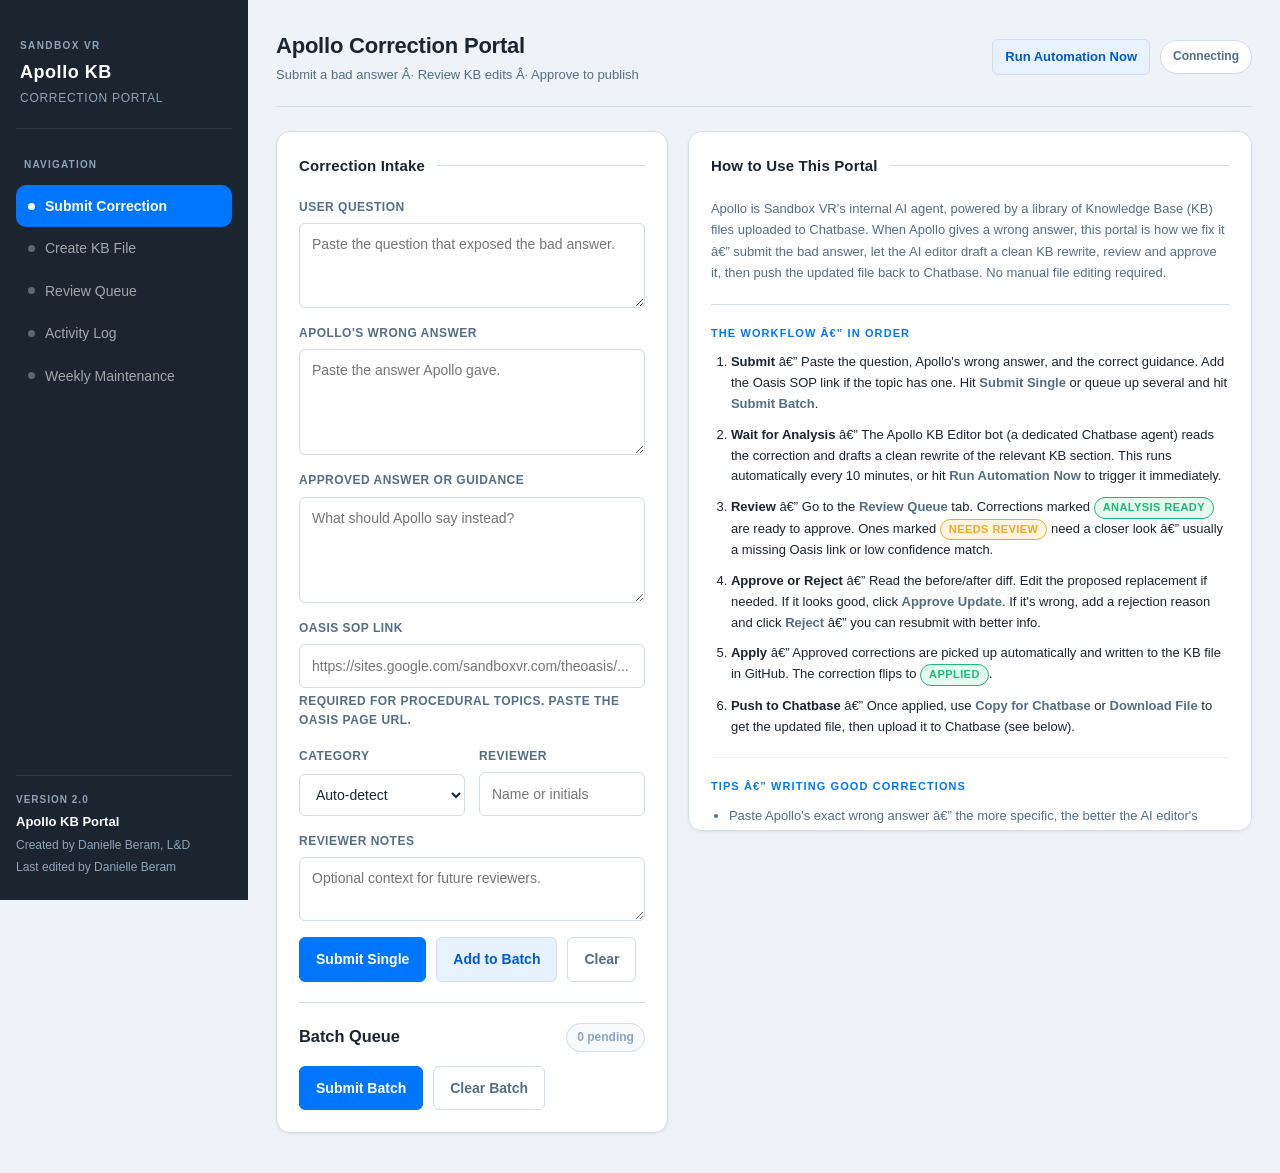
==== portal/index.html @ 02c8d708 "Add weekly maintenance tab" ====
<!doctype html>
<html lang="en">
  <head>
    <meta charset="utf-8" />
    <meta name="viewport" content="width=device-width, initial-scale=1" />
    <title>Apollo KB Portal â€” Sandbox VR</title>
    <link rel="preconnect" href="https://fonts.googleapis.com" />
    <link href="https://fonts.googleapis.com/css2?family=Gordita:wght@400;500;700;800&display=swap" rel="stylesheet" />
    <link rel="stylesheet" href="./styles.css" />
  </head>
  <body>
    <div class="app-shell">

      <!-- â”€â”€ SIDEBAR â”€â”€ -->
      <aside class="rail">
        <div class="brand">
          <img src="./logo.png" alt="Sandbox VR" class="sidebar-logo" onerror="this.style.display='none'" />
          <div class="brand-eyebrow" style="margin-top:10px">Sandbox VR</div>
          <div class="wordmark">Apollo KB</div>
          <div class="product-name">Correction Portal</div>
        </div>

        <div class="nav-label">Navigation</div>
        <nav aria-label="Main">
          <button class="nav-item active" type="button" data-view="submit">
            <span class="nav-dot"></span>Submit Correction
          </button>
          <button class="nav-item" type="button" data-view="createFile">
            <span class="nav-dot"></span>Create KB File
          </button>
          <button class="nav-item" type="button" data-view="review">
            <span class="nav-dot"></span>Review Queue
          </button>
          <button class="nav-item" type="button" data-view="activity">
            <span class="nav-dot"></span>Activity Log
          </button>
          <button class="nav-item" type="button" data-view="maintenance">
            <span class="nav-dot"></span>Weekly Maintenance
          </button>
        </nav>

        <div class="status-block">
          <span class="label">Version 2.0</span>
          <strong>Apollo KB Portal</strong>
          <span class="muted">Created by Danielle Beram, L&amp;D</span>
          <span class="muted" id="lastEditedLabel">Last edited by Danielle Beram</span>
        </div>
      </aside>

      <!-- â”€â”€ MAIN WORKSPACE â”€â”€ -->
      <main class="workspace">

        <header class="topbar">
          <div>
            <h1>Apollo Correction Portal</h1>
            <div class="topbar-sub">Submit a bad answer Â· Review KB edits Â· Approve to publish</div>
          </div>
          <div class="top-actions">
            <button class="button secondary compact" id="runAutomation" type="button">Run Automation Now</button>
            <span class="sync-pill" id="syncState">Connecting</span>
          </div>
        </header>

        <!-- â”€â”€ SUBMIT VIEW â”€â”€ -->
        <section class="view active" id="submitView">
          <div class="layout-grid">

            <form class="panel correction-panel" id="correctionForm">
              <div class="section-title">
                <h2>Correction Intake</h2>
                <span class="rule"></span>
              </div>

              <label class="field">
                <span>User question</span>
                <textarea id="question" rows="3" placeholder="Paste the question that exposed the bad answer."></textarea>
              </label>

              <label class="field">
                <span>Apollo's wrong answer</span>
                <textarea id="wrongAnswer" rows="4" placeholder="Paste the answer Apollo gave."></textarea>
              </label>

              <label class="field">
                <span>Approved answer or guidance</span>
                <textarea id="approvedAnswer" rows="4" placeholder="What should Apollo say instead?"></textarea>
              </label>

              <label class="field">
                <span>Oasis SOP link</span>
                <input id="oasisLink" type="url" placeholder="https://sites.google.com/sandboxvr.com/theoasis/..." />
                <span class="field-hint">Required for procedural topics. Paste the Oasis page URL.</span>
              </label>

              <div class="field-row">
                <label class="field">
                  <span>Category</span>
                  <select id="category">
                    <option value="">Auto-detect</option>
                    <option>TECH</option>
                    <option>OPERATIONS</option>
                    <option>POLICY</option>
                    <option>EXPERIENCES</option>
                    <option>SYSTEMS</option>
                    <option>ADMIN</option>
                    <option>STAFF</option>
                    <option>GUEST</option>
                    <option>VISUAL</option>
                    <option>OPS_FLOW</option>
                    <option>CORRECTION</option>
                  </select>
                </label>

                <label class="field">
                  <span>Reviewer</span>
                  <input id="reviewerLabel" type="text" placeholder="Name or initials" />
                </label>
              </div>

              <label class="field">
                <span>Reviewer notes</span>
                <textarea id="reviewerNotes" rows="2" placeholder="Optional context for future reviewers."></textarea>
              </label>

              <div class="button-row">
                <button class="button primary" type="submit">Submit Single</button>
                <button class="button secondary" id="addToBatch" type="button">Add to Batch</button>
                <button class="button quiet" id="clearForm" type="button">Clear</button>
              </div>

              <div class="batch-workbench">
                <div class="batch-head">
                  <h3>Batch Queue</h3>
                  <span id="batchCount">0 pending</span>
                </div>
                <div class="batch-list" id="batchList"></div>
                <div class="button-row">
                  <button class="button primary" id="submitBatch" type="button">Submit Batch</button>
                  <button class="button quiet" id="clearBatch" type="button">Clear Batch</button>
                </div>
              </div>
            </form>

            <section class="panel guide-panel">

              <div class="section-title">
                <h2>How to Use This Portal</h2>
                <span class="rule"></span>
              </div>

              <p class="guide-intro">Apollo is Sandbox VR's internal AI agent, powered by a library of Knowledge Base (KB) files uploaded to Chatbase. When Apollo gives a wrong answer, this portal is how we fix it â€” submit the bad answer, let the AI editor draft a clean KB rewrite, review and approve it, then push the updated file back to Chatbase. No manual file editing required.</p>

              <div class="guide-section">
                <div class="guide-section-label">The Workflow â€” in order</div>
                <ol class="guide-steps">
                  <li><strong>Submit</strong> â€” Paste the question, Apollo's wrong answer, and the correct guidance. Add the Oasis SOP link if the topic has one. Hit <em>Submit Single</em> or queue up several and hit <em>Submit Batch</em>.</li>
                  <li><strong>Wait for Analysis</strong> â€” The Apollo KB Editor bot (a dedicated Chatbase agent) reads the correction and drafts a clean rewrite of the relevant KB section. This runs automatically every 10 minutes, or hit <em>Run Automation Now</em> to trigger it immediately.</li>
                  <li><strong>Review</strong> â€” Go to the <em>Review Queue</em> tab. Corrections marked <span class="inline-chip analysis_ready">analysis ready</span> are ready to approve. Ones marked <span class="inline-chip needs_review">needs review</span> need a closer look â€” usually a missing Oasis link or low confidence match.</li>
                  <li><strong>Approve or Reject</strong> â€” Read the before/after diff. Edit the proposed replacement if needed. If it looks good, click <em>Approve Update</em>. If it's wrong, add a rejection reason and click <em>Reject</em> â€” you can resubmit with better info.</li>
                  <li><strong>Apply</strong> â€” Approved corrections are picked up automatically and written to the KB file in GitHub. The correction flips to <span class="inline-chip applied">applied</span>.</li>
                  <li><strong>Push to Chatbase</strong> â€” Once applied, use <em>Copy for Chatbase</em> or <em>Download File</em> to get the updated file, then upload it to Chatbase (see below).</li>
                </ol>
              </div>

              <div class="guide-section">
                <div class="guide-section-label">Tips â€” Writing Good Corrections</div>
                <ul class="guide-tips">
                  <li>Paste Apollo's exact wrong answer â€” the more specific, the better the AI editor's rewrite.</li>
                  <li>Approved guidance should be what Apollo <em>should</em> say, written the way you'd want to see it in the KB. The AI will use your words as a starting point.</li>
                  <li>Always include an Oasis SOP link for any procedural topic. Corrections without one get flagged <em>needs review</em> and can't be auto-approved.</li>
                  <li>Keep one correction per issue. Don't combine two unrelated problems into one submission.</li>
                  <li>Add reviewer notes for edge cases â€” e.g. "This only applies to TactSuit Pro, not X40."</li>
                </ul>
              </div>

              <div class="guide-section">
                <div class="guide-section-label">Tips â€” Batching Corrections</div>
                <ul class="guide-tips">
                  <li>Use <em>Add to Batch</em> to queue multiple corrections, then submit them all at once. Great for post-stress-test cleanup sessions.</li>
                  <li>Batch by category when possible â€” all TECH corrections together, all OPERATIONS together â€” so the review queue stays organized.</li>
                  <li>Review batch corrections together in one sitting. It's faster to approve 8 corrections in a row than to come back to each one individually.</li>
                </ul>
              </div>

              <div class="guide-section">
                <div class="guide-section-label">Pushing Updates to Chatbase â€” The Full Flow</div>
                <p style="font-size:13px;color:var(--text-secondary);margin-bottom:10px;line-height:1.6">After approving a correction, follow these four steps to get it live in Apollo:</p>
                <ol class="guide-steps">
                  <li>
                    <strong>Apollo KB Update Tool</strong> â€” The correction is submitted and analyzed here. Once approved, GitHub automatically rewrites the KB file. The correction flips to <span class="inline-chip applied">applied</span>.
                  </li>
                  <li>
                    <strong>Approve correction or create new file</strong> â€” In the Review Queue, read the before/after diff, edit if needed, and click <em>Approve Update</em>. If the tool can't find the right file, use <em>Create new file</em> â€” the new file will be indexed and available for future corrections automatically.
                  </li>
                  <li>
                    <strong>Sync to Google Drive backup</strong> â€” Once applied, go to the Activity Log and click <strong>Download File</strong> (or Copy for Chatbase) to get the updated file. Upload it to the <a href="https://drive.google.com/drive/folders/1pQG6w3ULaVLISXXyq68X3SB2KkisKO32?usp=drive_link" target="_blank" rel="noreferrer" class="guide-link">Apollo KB Google Drive folder</a>. Check the <strong>Synced to Drive</strong> checkbox in the Activity Log so you know it's backed up.
                  </li>
                  <li>
                    <strong>Download from Drive and replace on Chatbase</strong> â€” Go to the <a href="https://drive.google.com/drive/folders/1pQG6w3ULaVLISXXyq68X3SB2KkisKO32?usp=drive_link" target="_blank" rel="noreferrer" class="guide-link">Google Drive folder</a>, download the updated file, then go to <a href="https://www.chatbase.co/dashboard/kenneth-nguyens-workspace/chatbot/BrVzc5S6s2jNu5RTcT5kx/sources/files" target="_blank" rel="noreferrer" class="guide-link">Chatbase â†’ Sources â†’ Files</a>. Search for the file by number (e.g. <code>_70_</code>), delete the old version, upload the new one, and click <strong>Retrain</strong>. Check the <strong>Synced to Chatbase</strong> checkbox in the Activity Log when done. Do this in batches for consistency.
                  </li>
                </ol>
              </div>

              <div class="guide-section">
                <div class="guide-section-label">Exporting the Full KB</div>
                <ul class="guide-tips">
                  <li>Go to the <strong>Activity Log</strong> tab to find the export buttons.</li>
                  <li><strong>Download Full KB (ZIP)</strong> â€” downloads every KB file as a <code>.txt</code>, zipped. Use this to retrain Apollo from scratch, back up the full catalogue, or share the current KB with someone.</li>
                  <li><strong>Download Merged KB (single file)</strong> â€” all KB files concatenated into one <code>.txt</code>. Perfect for training a Gemini Gem, generating patch notes, or giving a new team member a full picture of what Apollo knows.</li>
                  <li>Both exports pull the latest committed versions from GitHub â€” always up to date with approved corrections.</li>
                </ul>
              </div>

            </section>

          </div>
        </section>

        <!-- â”€â”€ CREATE KB FILE VIEW â”€â”€ -->
        <section class="view" id="createFileView">
          <div class="layout-grid">

            <form class="panel correction-panel" id="createFileForm">
              <div class="section-title">
                <h2>Create a New KB File</h2>
                <span class="rule"></span>
              </div>

              <p class="guide-intro" style="margin-bottom:18px">
                Describe a topic Apollo should know about. The AI reads the entire knowledge base, writes a comprehensive new KB file, and automatically cross-references the related files. It lands in the <strong>Review Queue</strong> for your approval before anything is published.
              </p>

              <label class="field">
                <span>File topic <span style="color:var(--danger)">*</span></span>
                <input id="cfTopic" type="text" placeholder="e.g. TactSuit Pro Firmware Updates" />
                <span class="field-hint">Becomes the filename. A short, clear subject.</span>
                <span class="filename-preview" id="cfFilenamePreview"></span>
              </label>

              <div class="field-row">
                <label class="field">
                  <span>Category <span style="color:var(--danger)">*</span></span>
                  <select id="cfCategory">
                    <option value="">Select a categoryâ€¦</option>
                    <option>TECH</option>
                    <option>OPERATIONS</option>
                    <option>POLICY</option>
                    <option>EXPERIENCES</option>
                    <option>SYSTEMS</option>
                    <option>ADMIN</option>
                    <option>STAFF</option>
                    <option>GUEST</option>
                    <option>VISUAL</option>
                    <option>OPS_FLOW</option>
                  </select>
                </label>
                <label class="field">
                  <span>Reviewer</span>
                  <input id="cfReviewer" type="text" placeholder="Name or initials" />
                </label>
              </div>

              <label class="field">
                <span>What should this file cover? <span style="color:var(--danger)">*</span></span>
                <textarea id="cfDescription" rows="6" placeholder="Describe the topic in detail. What does Apollo need to know? Include any rules, steps, approvals, edge cases, and things Apollo should NOT do. The more detail, the more comprehensive the file."></textarea>
                <span class="field-hint">The AI auto-detects which existing files relate â€” you don't need to list them.</span>
              </label>

              <label class="field">
                <span>Oasis SOP link</span>
                <input id="cfOasisLink" type="url" placeholder="https://sites.google.com/sandboxvr.com/theoasis/..." />
                <span class="field-hint">The source-of-truth SOP for this topic, if one exists.</span>
              </label>

              <div class="button-row">
                <button class="button primary" type="submit">Generate New KB File â†’</button>
                <button class="button quiet" id="cfClear" type="button">Clear</button>
              </div>
            </form>

            <section class="panel guide-panel">
              <div class="section-title">
                <h2>How File Creation Works</h2>
                <span class="rule"></span>
              </div>

              <div class="guide-section">
                <div class="guide-section-label">The Flow</div>
                <ol class="guide-steps">
                  <li><strong>Describe the topic</strong> â€” Fill in the topic, category, and a detailed description of what the file should cover.</li>
                  <li><strong>AI drafts the file</strong> â€” The Apollo KB File Creator reads the whole KB, writes a comprehensive 8â€“12 section file, and links related files automatically. Runs every 10 minutes, or hit <em>Run Automation Now</em> in the Review Queue.</li>
                  <li><strong>Review</strong> â€” The draft appears in the <em>Review Queue</em> marked <span class="inline-chip needs_review">needs review</span>. Read the generated content, check the auto-detected related files, and edit anything.</li>
                  <li><strong>Approve</strong> â€” Click <em>Approve</em>. The new file is numbered, committed to GitHub, and indexed so future corrections can route to it.</li>
                  <li><strong>Sync to Chatbase</strong> â€” Download it from the Activity Log and upload to Chatbase, same as any correction.</li>
                </ol>
              </div>

              <div class="guide-section">
                <div class="guide-section-label">Tips for a Great File</div>
                <ul class="guide-tips">
                  <li>Be specific in the description â€” list the rules, the steps, who approves what, and the edge cases.</li>
                  <li>Call out anything Apollo should <em>never</em> say â€” those become DO NOT rules.</li>
                  <li>If a detail isn't confirmed yet, say so â€” the AI will flag it as <em>[Needs Confirmation]</em> rather than guessing.</li>
                  <li>Pick the right category â€” it helps the AI find the most relevant existing files to cross-reference.</li>
                </ul>
              </div>
            </section>

          </div>
        </section>

        <!-- â”€â”€ REVIEW VIEW â”€â”€ -->
        <section class="view" id="reviewView">
          <div class="review-layout">

            <section class="panel queue-panel">
              <div class="section-title">
                <h2>Correction Queue</h2>
                <span class="rule"></span>
              </div>
              <div class="toolbar-row" style="margin-bottom:14px">
                <select id="statusFilter">
                  <option value="submitted,analysis_ready,needs_review,approved,processing,failed">Active</option>
                  <option value="submitted">Submitted</option>
                  <option value="analysis_ready,needs_review">Ready for Review</option>
                  <option value="approved,processing">Approved / Processing</option>
                  <option value="applied">Applied</option>
                  <option value="failed">Failed</option>
                  <option value="rejected">Rejected</option>
                  <option value="submitted,analysis_ready,needs_review,approved,processing,failed,applied,rejected">All</option>
                </select>
                <button class="button secondary compact" id="refreshQueue" type="button">Refresh</button>
              </div>
              <div class="queue-list" id="queueList"></div>
            </section>

            <section class="panel detail-panel">
              <div class="section-title">
                <h2>Approval Review</h2>
                <span class="rule"></span>
              </div>

              <div class="empty-state" id="emptyDetail">
                <strong>No correction selected</strong>
                <span>Choose a queue item to review the drafted KB update.</span>
              </div>

              <div class="detail-content hidden" id="detailContent">
                <div class="detail-head">
                  <div>
                    <p class="kicker" id="detailStatus">Status</p>
                    <h3 id="detailTitle">Correction</h3>
                  </div>
                  <a id="commitLink" class="commit-link hidden" target="_blank" rel="noreferrer">View Commit â†’</a>
                </div>

                <!-- Oasis link missing warning -->
                <div class="alert-banner warning hidden" id="oasisWarning">
                  âš  No Oasis SOP link was provided. Add one before approving if this is a procedural topic.
                </div>

                <!-- LLM reasoning block -->
                <div class="alert-banner" id="reasoningBlock" style="display:none;background:var(--trigger-light);border-color:var(--phaser);color:var(--text-primary);flex-direction:column;align-items:flex-start;gap:4px">
                  <strong style="font-size:11px;text-transform:uppercase;letter-spacing:0.08em;color:var(--trigger)">KB Editor Reasoning</strong>
                  <span id="reasoningText" style="font-size:13px;font-weight:400"></span>
                </div>

                <div class="decision-strip">
                  <button class="decision active" id="modeExisting" type="button">Update existing file</button>
                  <button class="decision" id="modeNew" type="button">Create new file</button>
                </div>

                <!-- New file banner â€” only visible in new-file mode -->
                <div class="alert-banner new-file-banner hidden" id="newFileBanner" style="background:var(--trigger-light);border-color:var(--trigger);color:var(--text-primary);flex-direction:column;align-items:flex-start;gap:6px">
                  <strong style="font-size:12px;text-transform:uppercase;letter-spacing:0.08em;color:var(--trigger)">Creating a new KB file</strong>
                  <span style="font-size:13px;font-weight:400">Fill in the two fields below. The <strong>Target File</strong> and <strong>Section Heading</strong> above are ignored â€” they only apply when updating an existing file.</span>
                </div>

                <!-- AI-generated file-creation info â€” only for Create KB File requests -->
                <div class="alert-banner hidden" id="fileCreationBanner" style="background:var(--success-light);border-color:var(--success);color:#0a5f43;flex-direction:column;align-items:flex-start;gap:8px">
                  <strong style="font-size:12px;text-transform:uppercase;letter-spacing:0.08em">AI-Generated New KB File</strong>
                  <span style="font-size:13px;font-weight:400">Proposed filename: <code id="fcFilename" style="font-weight:700"></code></span>
                  <div id="fcRelatedWrap" style="font-size:13px;font-weight:400">
                    <span style="display:block;margin-bottom:4px">Related files it cross-references:</span>
                    <div id="fcRelatedChips" style="display:flex;flex-wrap:wrap;gap:6px"></div>
                  </div>
                  <span style="font-size:13px;font-weight:400">Review the full generated content below and edit before approving.</span>
                </div>

                <div class="field-row" id="existingFileFields">
                  <label class="field">
                    <span>Target file</span>
                    <input id="targetFile" type="text" />
                  </label>
                  <label class="field">
                    <span>Section heading</span>
                    <input id="targetSection" type="text" />
                  </label>
                </div>

                <!-- Dimmed overlay version shown in new-file mode -->
                <div class="field-row new-fields-ignored hidden" id="existingFileFieldsGhost">
                  <label class="field">
                    <span style="color:var(--text-muted)">Target file <span class="ignored-badge">ignored</span></span>
                    <input type="text" disabled style="opacity:0.4;background:var(--surface)" />
                  </label>
                  <label class="field">
                    <span style="color:var(--text-muted)">Section heading <span class="ignored-badge">ignored</span></span>
                    <input type="text" disabled style="opacity:0.4;background:var(--surface)" />
                  </label>
                </div>

                <div class="field-row new-fields">
                  <label class="field">
                    <span>New file topic <span style="color:var(--danger)">*</span></span>
                    <input id="newTopic" type="text" placeholder="e.g. SPC RACK SPACING HOLODECK" />
                    <span class="field-hint">Required â€” becomes the filename. Describe the topic in ALL CAPS.</span>
                    <span class="filename-preview" id="filenamePreview"></span>
                  </label>
                  <label class="field">
                    <span>New file purpose</span>
                    <input id="newPurpose" type="text" placeholder="e.g. Physical spacing requirements for SPC server racks" />
                  </label>
                </div>

                <!-- Single-target diff (hidden when multi-target) -->
                <div id="singleTargetArea">
                  <div class="diff-grid">
                    <label class="field">
                      <span>Current KB section</span>
                      <textarea id="currentSection" rows="16" readonly style="background:var(--surface);font-family:monospace;font-size:12px"></textarea>
                    </label>
                    <label class="field">
                      <span>Proposed replacement â€” edit before approving</span>
                      <textarea id="proposedReplacement" rows="16" style="font-family:monospace;font-size:12px"></textarea>
                    </label>
                  </div>
                </div>

                <!-- Multi-target area (hidden when single-target) -->
                <div id="multiTargetArea" class="hidden">
                  <div class="multi-target-header">
                    <span class="label">Files to update</span>
                    <span id="multiTargetCount" class="status-chip submitted"></span>
                  </div>
                  <div class="target-card-list" id="targetCardList"></div>
                </div>

                <!-- Applied actions -->
                <div class="applied-actions hidden" id="copyForChatbaseRow">
                  <div class="alert-banner" style="background:var(--success-light);border-color:var(--success);color:#0a6645;margin-bottom:14px">
                    âœ“ This correction has been applied to the KB.
                  </div>
                  <div class="button-row" style="margin-bottom:4px">
                    <button class="button primary" id="copyForChatbase" type="button">Copy for Chatbase</button>
                    <button class="button secondary" id="downloadFile" type="button">Download File</button>
                  </div>
                  <p style="font-size:11px;color:var(--text-muted);margin-top:6px">Copies the updated KB file text to your clipboard so you can paste it directly into Chatbase.</p>
                </div>

                <!-- Reject flow -->
                <div id="rejectNoteRow">
                  <label class="field" style="margin-top:8px">
                    <span>Rejection reason <span style="font-weight:400;text-transform:none;letter-spacing:0">(optional)</span></span>
                    <input id="rejectNote" type="text" placeholder="e.g. Guidance needs Oasis link, wrong section targetedâ€¦" />
                  </label>
                </div>

                <div class="button-row end">
                  <button class="button quiet" id="saveDraft" type="button">Save Draft</button>
                  <button class="button danger" id="rejectBtn" type="button">Reject</button>
                  <button class="button secondary" id="resubmitBtn" type="button" style="display:none">Resubmit with New Info â†’</button>
                  <button class="button primary" id="openConfirm" type="button">Approve Update â†’</button>
                </div>
              </div>
            </section>

          </div>
        </section>

        <!-- â”€â”€ ACTIVITY VIEW â”€â”€ -->
        <section class="view" id="activityView">

          <section class="panel" style="margin-bottom:20px">
            <div class="section-title">
              <h2>Export Full Knowledge Base</h2>
              <span class="rule"></span>
            </div>
            <p style="font-size:13px;color:var(--text-secondary);margin-bottom:16px;line-height:1.6">
              Downloads the updated KB files directly from the repo â€” these are the versions with all approved corrections applied.
            </p>
            <div class="button-row" style="margin-bottom:14px">
              <button class="button primary" id="downloadKBZip" type="button">Download Full KB (ZIP)</button>
              <button class="button secondary" id="downloadKBMerged" type="button">Download Merged KB (single file)</button>
            </div>
            <div id="exportProgress" class="hidden">
              <div class="export-progress-bar-track">
                <div class="export-progress-bar-fill" id="exportProgressFill"></div>
              </div>
              <p id="exportProgressLabel" style="font-size:12px;color:var(--text-secondary);margin-top:6px"></p>
            </div>
          </section>

          <section class="panel" style="margin-bottom:20px">
            <div class="section-title">
              <h2>Patch Notes</h2>
              <span class="rule"></span>
            </div>
            <p style="font-size:13px;color:var(--text-secondary);margin-bottom:16px;line-height:1.6">
              Generate a plain-language changelog of all corrections applied in the last 7 days. Written by the Apollo Patch Notes AI â€” readable by managers, coaches, and L&D.
            </p>
            <button class="button secondary" id="patchNotesBtn" type="button">Download Patch Notes (Last 7 Days)</button>
          </section>

          <section class="activity-band">
            <div class="section-title compact">
              <h2>Recent Updates</h2>
              <span class="rule"></span>
            </div>
            <div id="activityList" class="recent-list"></div>
          </section>

        </section>

        <!-- WEEKLY MAINTENANCE VIEW -->
        <section class="view" id="maintenanceView">
          <div class="maintenance-grid">

            <section class="panel maintenance-check-panel">
              <div class="section-title">
                <h2>Weekly Maintenance</h2>
                <span class="rule"></span>
              </div>

              <div class="maintenance-hero">
                <div>
                  <p class="kicker">Owner</p>
                  <h3>Kenneth</h3>
                  <p>Kenneth should open this tab once each week, complete the manual maintenance routine, then log the confirmation here.</p>
                </div>
                <div class="maintenance-status-card" id="maintenanceStatusCard">
                  <span class="status-chip submitted" id="maintenanceWeekStatus">Due this week</span>
                  <strong id="maintenanceWeekLabel">Current week</strong>
                  <span id="maintenanceLastDone">No confirmation logged yet.</span>
                </div>
              </div>

              <div class="maintenance-summary-grid" id="maintenanceSummary">
                <div class="maintenance-stat muted">Loading maintenance snapshot...</div>
              </div>

              <div class="maintenance-checklist" id="maintenanceChecklist"></div>

              <div class="field-row">
                <label class="field">
                  <span>Completed by</span>
                  <input id="maintenanceCompletedBy" type="text" value="Kenneth" />
                </label>
                <label class="field">
                  <span>Week</span>
                  <input id="maintenanceWeekInput" type="text" readonly />
                </label>
              </div>

              <label class="field">
                <span>Notes</span>
                <textarea id="maintenanceNotes" rows="3" placeholder="Optional: what was checked, anything waiting, or anything that needs follow-up."></textarea>
              </label>

              <div class="button-row">
                <button class="button primary" id="confirmMaintenance" type="button">Confirm Weekly Maintenance</button>
                <button class="button quiet" id="refreshMaintenance" type="button">Refresh Snapshot</button>
              </div>
              <p class="maintenance-save-hint" id="maintenanceSaveHint">Check every routine above before confirming the week.</p>
            </section>

            <section class="panel guide-panel maintenance-guide">
              <div class="section-title">
                <h2>Maintenance Log</h2>
                <span class="rule"></span>
              </div>

              <div class="guide-section">
                <div class="guide-section-label">Weekly Routine</div>
                <ul class="guide-tips">
                  <li>Review active corrections and clear anything ready for review.</li>
                  <li>Investigate failed or stuck automation items before they pile up.</li>
                  <li>Confirm applied KB updates were backed up to Google Drive.</li>
                  <li>Confirm applied KB updates were replaced and retrained in Chatbase.</li>
                  <li>Generate patch notes when changes were applied during the week.</li>
                </ul>
              </div>

              <div class="guide-section">
                <div class="guide-section-label">Recent Confirmations</div>
                <div class="maintenance-log" id="maintenanceLog">
                  <div class="recent-item muted">No maintenance confirmations loaded yet.</div>
                </div>
              </div>
            </section>

          </div>
        </section>

      </main>
    </div>

    <!-- â”€â”€ CONFIRM MODAL â”€â”€ -->
    <div class="confirm-layer hidden" id="confirmLayer" role="dialog" aria-modal="true" aria-labelledby="confirmTitle">
      <div class="confirm-bubble">
        <p class="kicker">Confirmation required</p>
        <h2 id="confirmTitle">Approve this KB update?</h2>
        <p id="confirmText" class="confirm-copy"></p>
        <label class="checkline">
          <input id="reviewedCheck" type="checkbox" />
          <span>I reviewed the target file and proposed replacement and confirm the guidance is accurate.</span>
        </label>
        <div class="button-row end">
          <button class="button quiet" id="cancelConfirm" type="button">Cancel</button>
          <button class="button primary" id="confirmApprove" type="button" disabled>Approve &amp; Publish â†’</button>
        </div>
      </div>
    </div>

    <!-- â”€â”€ TOAST â”€â”€ -->
    <div class="toast hidden" id="toast"></div>

    <script src="https://cdn.jsdelivr.net/npm/@supabase/supabase-js@2"></script>
    <script src="https://cdn.jsdelivr.net/npm/mammoth@1/mammoth.browser.min.js"></script>
    <script src="https://cdn.jsdelivr.net/npm/jszip@3/dist/jszip.min.js"></script>
    <script src="./config.js"></script>
    <script src="./app.js"></script>
  </body>
</html>
---- portal/styles.css ----
:root {
  --hb: #1B242F;
  --white: #FFFFFF;
  --crystal: #EFF3F7;
  --phaser: #D1DDE8;
  --warp: #8DA5BA;
  --borg: #556E83;
  --minshara: #DDEDFF;
  --trigger: #0076FF;
  --trigger-dark: #005ACC;
  --trigger-light: #E8F2FF;
  --success: #1DB97A;
  --success-light: #E6F9F0;
  --warning: #F5A623;
  --warning-light: #FFF4E0;
  --danger: #E5342A;
  --danger-light: #FDECEA;
  --text-primary: #1B242F;
  --text-secondary: #556E83;
  --text-muted: #8DA5BA;
  --border: #D1DDE8;
  --border-light: #EFF3F7;
  --surface: #F7F9FB;
  --radius-sm: 6px;
  --radius-md: 10px;
  --radius-lg: 14px;
  --radius-xl: 20px;
  --font: 'Gordita', 'Helvetica Neue', Arial, sans-serif;
  --shadow-sm: 0 1px 3px rgba(27,36,47,0.08);
  --shadow-md: 0 4px 16px rgba(27,36,47,0.10);
  --shadow-lg: 0 8px 32px rgba(27,36,47,0.13);
}

* { box-sizing: border-box; margin: 0; padding: 0; }

body {
  font-family: var(--font);
  background: var(--crystal);
  color: var(--text-primary);
  min-height: 100vh;
  font-size: 14px;
  line-height: 1.6;
  overflow-x: hidden;
}

button, input, select, textarea { font: inherit; }

/* ── LAYOUT ── */

.app-shell {
  min-height: 100vh;
  display: grid;
  grid-template-columns: 248px minmax(0, 1fr);
}

/* ── SIDEBAR ── */

.rail {
  background: var(--hb);
  color: var(--white);
  padding: 24px 16px;
  display: flex;
  flex-direction: column;
  gap: 8px;
  position: sticky;
  top: 0;
  height: 100vh;
  overflow-y: auto;
}

.brand {
  padding: 4px 4px 20px;
  border-bottom: 1px solid rgba(255,255,255,0.08);
  margin-bottom: 8px;
}

.brand-eyebrow {
  font-size: 10px;
  font-weight: 700;
  letter-spacing: 0.14em;
  text-transform: uppercase;
  color: var(--warp);
  margin-bottom: 4px;
}

.wordmark {
  font-size: 18px;
  font-weight: 800;
  color: var(--white);
  letter-spacing: 0.03em;
}

.product-name {
  font-size: 12px;
  font-weight: 500;
  color: var(--warp);
  letter-spacing: 0.06em;
  text-transform: uppercase;
  margin-top: 2px;
}

.nav-label {
  font-size: 10px;
  font-weight: 700;
  letter-spacing: 0.12em;
  text-transform: uppercase;
  color: var(--warp);
  padding: 4px 8px;
  margin-top: 8px;
}

.nav-item {
  display: flex;
  align-items: center;
  gap: 10px;
  border: none;
  background: transparent;
  color: rgba(255,255,255,0.6);
  border-radius: var(--radius-md);
  padding: 10px 12px;
  text-align: left;
  cursor: pointer;
  font-size: 14px;
  font-weight: 500;
  width: 100%;
  transition: background 0.12s, color 0.12s;
}

.nav-item:hover {
  background: rgba(255,255,255,0.07);
  color: var(--white);
}

.nav-item.active {
  background: var(--trigger);
  color: var(--white);
  font-weight: 700;
}

.nav-dot {
  width: 7px;
  height: 7px;
  border-radius: 50%;
  background: currentColor;
  opacity: 0.5;
  flex-shrink: 0;
}

.nav-item.active .nav-dot { opacity: 1; background: var(--white); }

.status-block {
  margin-top: auto;
  border-top: 1px solid rgba(255,255,255,0.1);
  padding-top: 16px;
  display: grid;
  gap: 4px;
}

.status-block .label {
  font-size: 10px;
  font-weight: 700;
  letter-spacing: 0.1em;
  text-transform: uppercase;
  color: var(--warp);
}

.status-block strong {
  font-size: 13px;
  color: var(--white);
}

.status-block .muted {
  font-size: 12px;
  color: var(--warp);
  line-height: 1.45;
}

/* ── WORKSPACE ── */

.workspace {
  padding: 28px 28px 40px;
  min-width: 0;
}

/* ── TOPBAR ── */

.topbar {
  display: flex;
  align-items: center;
  justify-content: space-between;
  gap: 16px;
  margin-bottom: 24px;
  padding-bottom: 20px;
  border-bottom: 1px solid var(--border);
}

.topbar h1 {
  font-size: 22px;
  font-weight: 800;
  letter-spacing: -0.01em;
  color: var(--text-primary);
}

.topbar-sub {
  font-size: 13px;
  color: var(--text-secondary);
  margin-top: 2px;
}

.top-actions {
  display: flex;
  align-items: center;
  gap: 10px;
}

.sync-pill {
  font-size: 12px;
  font-weight: 600;
  padding: 6px 12px;
  border-radius: 999px;
  border: 1px solid var(--border);
  background: var(--white);
  color: var(--text-secondary);
  white-space: nowrap;
}

.sync-pill.live {
  background: var(--success-light);
  border-color: var(--success);
  color: var(--success);
}

/* ── PANELS ── */

.panel {
  background: var(--white);
  border: 1px solid var(--border);
  border-radius: var(--radius-lg);
  box-shadow: var(--shadow-sm);
  padding: 22px;
}

.layout-grid {
  display: grid;
  grid-template-columns: minmax(360px, 0.82fr) minmax(420px, 1.18fr);
  gap: 20px;
  align-items: start;
}

.review-layout {
  display: grid;
  grid-template-columns: minmax(320px, 0.85fr) minmax(520px, 1.15fr);
  gap: 20px;
  align-items: start;
}

/* ── SECTION TITLES ── */

.section-title {
  display: flex;
  align-items: center;
  gap: 12px;
  margin-bottom: 20px;
}

.section-title.compact { margin-bottom: 14px; }

.section-title h2 {
  font-size: 15px;
  font-weight: 800;
  letter-spacing: 0.01em;
  white-space: nowrap;
  color: var(--text-primary);
}

.rule {
  flex: 1;
  height: 1px;
  background: var(--border);
}

/* ── FORM ELEMENTS ── */

.field {
  display: grid;
  gap: 6px;
  margin-bottom: 16px;
}

.field span, .form-label {
  font-size: 12px;
  font-weight: 700;
  color: var(--text-secondary);
  letter-spacing: 0.04em;
  text-transform: uppercase;
}

.field-hint {
  font-size: 11px;
  color: var(--text-muted);
  margin-top: -2px;
}

input, select, textarea {
  width: 100%;
  border: 1px solid var(--border);
  background: var(--white);
  color: var(--text-primary);
  border-radius: var(--radius-sm);
  padding: 10px 12px;
  outline: none;
  transition: border-color 0.15s, box-shadow 0.15s;
  font-size: 14px;
}

textarea {
  resize: vertical;
  line-height: 1.5;
}

input:focus, select:focus, textarea:focus {
  border-color: var(--trigger);
  box-shadow: 0 0 0 3px rgba(0,118,255,0.14);
}

.field-row {
  display: grid;
  grid-template-columns: 1fr 1fr;
  gap: 14px;
}

/* ── BUTTONS ── */

.button-row, .toolbar-row {
  display: flex;
  align-items: center;
  gap: 10px;
  flex-wrap: wrap;
}

.button-row.end { justify-content: flex-end; }

.button {
  border: 1px solid transparent;
  border-radius: var(--radius-sm);
  padding: 10px 16px;
  cursor: pointer;
  font-weight: 700;
  font-size: 14px;
  transition: background 0.13s, border-color 0.13s, opacity 0.13s;
  white-space: nowrap;
}

.button.primary {
  background: var(--trigger);
  color: var(--white);
  border-color: var(--trigger);
}

.button.primary:hover { background: var(--trigger-dark); border-color: var(--trigger-dark); }

.button.secondary {
  background: var(--trigger-light);
  color: var(--trigger-dark);
  border-color: var(--phaser);
}

.button.secondary:hover { background: var(--phaser); }

.button.quiet {
  background: transparent;
  color: var(--text-secondary);
  border-color: var(--border);
}

.button.quiet:hover { background: var(--surface); }

.button.compact { padding: 7px 12px; font-size: 13px; }

.button.danger {
  background: var(--danger-light);
  color: var(--danger);
  border-color: var(--danger);
}
.button.danger:hover { background: var(--danger); color: var(--white); }

.button:disabled { cursor: not-allowed; opacity: 0.4; }

/* ── STATUS CHIPS ── */

.status-chip {
  flex: 0 0 auto;
  border-radius: 999px;
  padding: 3px 10px;
  font-size: 11px;
  font-weight: 700;
  letter-spacing: 0.04em;
  text-transform: uppercase;
  background: var(--surface);
  color: var(--text-secondary);
  border: 1px solid var(--border);
}

.status-chip.applied,
.status-chip.analysis_ready {
  background: var(--success-light);
  color: var(--success);
  border-color: var(--success);
}

.status-chip.needs_review,
.status-chip.failed {
  background: var(--danger-light);
  color: var(--danger);
  border-color: var(--danger);
}

.status-chip.approved,
.status-chip.processing {
  background: var(--warning-light);
  color: var(--warning);
  border-color: var(--warning);
}

.status-chip.submitted {
  background: var(--trigger-light);
  color: var(--trigger);
  border-color: var(--trigger);
}

.status-chip.rejected {
  background: var(--danger-light);
  color: var(--danger);
  border-color: var(--danger);
}

.recent-time {
  font-size: 11px;
  color: var(--text-muted);
}

/* ── STATUS LADDER ── */

.status-ladder { display: grid; gap: 10px; }

.status-ladder div {
  border: 1px solid var(--border);
  border-radius: var(--radius-md);
  padding: 14px;
  background: var(--surface);
  display: grid;
  gap: 4px;
}

.status-ladder strong {
  font-size: 13px;
  font-weight: 800;
  color: var(--text-primary);
}

.status-ladder span {
  font-size: 12px;
  color: var(--text-secondary);
  line-height: 1.45;
}

/* ── QUEUE ITEMS ── */

.batch-list, .queue-list, .recent-list { display: grid; gap: 10px; }

.batch-item, .queue-item, .recent-item {
  border: 1px solid var(--border);
  border-radius: var(--radius-md);
  padding: 14px;
  background: var(--white);
}

.queue-item {
  cursor: pointer;
  transition: border-color 0.13s, box-shadow 0.13s;
  text-align: left;
  width: 100%;
}

.queue-item:hover { border-color: var(--trigger); box-shadow: var(--shadow-sm); }
.queue-item.active { border-color: var(--trigger); box-shadow: 0 0 0 3px rgba(0,118,255,0.12); }

.batch-title, .queue-title {
  display: flex;
  justify-content: space-between;
  align-items: flex-start;
  gap: 10px;
  font-weight: 700;
  font-size: 13px;
}

.batch-subtitle, .queue-subtitle {
  margin-top: 6px;
  color: var(--text-secondary);
  font-size: 12px;
  line-height: 1.4;
}

/* ── BATCH WORKBENCH ── */

.batch-workbench {
  margin-top: 20px;
  padding-top: 20px;
  border-top: 1px solid var(--border);
}

.batch-head, .detail-head {
  display: flex;
  align-items: flex-start;
  justify-content: space-between;
  gap: 12px;
  margin-bottom: 14px;
}

#batchCount {
  font-size: 12px;
  font-weight: 600;
  color: var(--text-muted);
  padding: 4px 10px;
  background: var(--surface);
  border: 1px solid var(--border);
  border-radius: 999px;
}

/* ── DETAIL PANEL ── */

.kicker {
  font-size: 11px;
  font-weight: 700;
  letter-spacing: 0.1em;
  text-transform: uppercase;
  color: var(--text-muted);
  margin-bottom: 4px;
}

.detail-head h3 {
  font-size: 16px;
  font-weight: 800;
  color: var(--text-primary);
}

.commit-link {
  font-size: 12px;
  font-weight: 700;
  color: var(--trigger);
  text-decoration: none;
  padding: 6px 12px;
  border: 1px solid var(--trigger);
  border-radius: var(--radius-sm);
  transition: background 0.12s;
  white-space: nowrap;
}

.commit-link:hover { background: var(--trigger-light); }

/* ── MODE STRIP ── */

.decision-strip {
  display: grid;
  grid-template-columns: 1fr 1fr;
  gap: 8px;
  margin-bottom: 16px;
}

.decision {
  border: 1px solid var(--border);
  background: var(--surface);
  border-radius: var(--radius-sm);
  padding: 10px;
  cursor: pointer;
  font-weight: 700;
  font-size: 13px;
  transition: background 0.12s, border-color 0.12s, color 0.12s;
  color: var(--text-secondary);
}

.decision:hover { border-color: var(--trigger); color: var(--trigger); }

.decision.active {
  background: var(--hb);
  color: var(--white);
  border-color: var(--hb);
}

/* ── DIFF GRID ── */

.diff-grid {
  display: grid;
  grid-template-columns: 1fr 1fr;
  gap: 14px;
}

/* ── EMPTY STATE ── */

.empty-state {
  display: grid;
  gap: 8px;
  min-height: 240px;
  place-content: center;
  text-align: center;
  color: var(--text-muted);
}

.empty-state strong { font-size: 15px; color: var(--text-secondary); }

/* ── ALERTS ── */

.alert-banner {
  display: flex;
  align-items: center;
  gap: 10px;
  padding: 12px 14px;
  border-radius: var(--radius-md);
  font-size: 13px;
  font-weight: 600;
  margin-bottom: 14px;
  border: 1px solid;
}

.alert-banner.warning {
  background: var(--warning-light);
  border-color: var(--warning);
  color: #7a5100;
}

.alert-banner.danger {
  background: var(--danger-light);
  border-color: var(--danger);
  color: var(--danger);
}

/* ── CONFIRM MODAL ── */

.confirm-layer {
  position: fixed;
  inset: 0;
  background: rgba(27,36,47,0.55);
  display: grid;
  place-items: center;
  padding: 20px;
  z-index: 20;
  backdrop-filter: blur(2px);
}

.confirm-bubble {
  width: min(560px, 100%);
  background: var(--white);
  border-radius: var(--radius-xl);
  padding: 28px;
  box-shadow: var(--shadow-lg);
}

.confirm-bubble h2 { font-size: 18px; font-weight: 800; margin: 8px 0; }

.confirm-copy {
  margin: 12px 0;
  color: var(--text-secondary);
  line-height: 1.5;
  font-size: 13px;
}

.checkline {
  display: flex;
  align-items: flex-start;
  gap: 10px;
  margin: 18px 0;
  padding: 14px;
  background: var(--trigger-light);
  border: 1px solid var(--phaser);
  border-radius: var(--radius-md);
  font-size: 13px;
  color: var(--text-primary);
  cursor: pointer;
}

.checkline input { width: auto; margin-top: 2px; accent-color: var(--trigger); }

/* ── TOAST ── */

.toast {
  position: fixed;
  right: 24px;
  bottom: 24px;
  max-width: 400px;
  background: var(--hb);
  color: var(--white);
  padding: 14px 18px;
  border-radius: var(--radius-md);
  box-shadow: var(--shadow-lg);
  z-index: 30;
  font-size: 14px;
  font-weight: 500;
}

/* ── VIEWS ── */

.view { display: none; }
.view.active { display: block; }

.hidden { display: none !important; }

/* ── ACTIVITY ── */

.activity-band {
  background: var(--white);
  border: 1px solid var(--border);
  border-radius: var(--radius-lg);
  box-shadow: var(--shadow-sm);
  padding: 22px;
}

.recent-item {
  display: grid;
  gap: 4px;
}

.recent-item strong { font-size: 13px; font-weight: 700; }
.recent-item span { font-size: 12px; color: var(--text-secondary); }

/* ── SIDEBAR LOGO ── */

.sidebar-logo {
  max-width: 120px;
  max-height: 36px;
  object-fit: contain;
  display: block;
}

/* ── GUIDE PANEL ── */

.guide-panel {
  overflow-y: auto;
  max-height: calc(100vh - 200px);
}

.guide-intro {
  font-size: 13px;
  color: var(--text-secondary);
  line-height: 1.65;
  margin-bottom: 20px;
  padding-bottom: 20px;
  border-bottom: 1px solid var(--border);
}

.guide-section {
  margin-bottom: 20px;
  padding-bottom: 20px;
  border-bottom: 1px solid var(--border-light);
}

.guide-section:last-child {
  margin-bottom: 0;
  padding-bottom: 0;
  border-bottom: none;
}

.guide-section-label {
  font-size: 11px;
  font-weight: 700;
  letter-spacing: 0.1em;
  text-transform: uppercase;
  color: var(--trigger);
  margin-bottom: 10px;
}

.guide-steps {
  padding-left: 20px;
  display: grid;
  gap: 10px;
}

.guide-steps li {
  font-size: 13px;
  color: var(--text-primary);
  line-height: 1.6;
}

.guide-steps li strong { color: var(--text-primary); }
.guide-steps li em { color: var(--text-secondary); font-style: normal; font-weight: 600; }

.guide-tips {
  padding-left: 18px;
  display: grid;
  gap: 8px;
}

.guide-tips li {
  font-size: 13px;
  color: var(--text-secondary);
  line-height: 1.55;
}

.guide-tips li strong { color: var(--text-primary); }

.guide-link {
  color: var(--trigger);
  font-weight: 600;
  text-decoration: none;
}

.guide-link:hover { text-decoration: underline; }

.guide-tips code {
  background: var(--surface);
  border: 1px solid var(--border);
  border-radius: 4px;
  padding: 1px 5px;
  font-size: 12px;
  font-family: monospace;
  color: var(--text-primary);
}

.inline-chip {
  display: inline-block;
  border-radius: 999px;
  padding: 1px 8px;
  font-size: 11px;
  font-weight: 700;
  letter-spacing: 0.04em;
  text-transform: uppercase;
  border: 1px solid;
  vertical-align: middle;
}

.inline-chip.analysis_ready {
  background: var(--success-light);
  color: var(--success);
  border-color: var(--success);
}

.inline-chip.needs_review {
  background: var(--warning-light);
  color: var(--warning);
  border-color: var(--warning);
}

.inline-chip.applied {
  background: var(--success-light);
  color: var(--success);
  border-color: var(--success);
}

/* ── EXPORT PROGRESS ── */

.export-progress-bar-track {
  width: 100%;
  height: 6px;
  background: var(--phaser);
  border-radius: 999px;
  overflow: hidden;
}

.export-progress-bar-fill {
  height: 100%;
  background: var(--trigger);
  border-radius: 999px;
  width: 0%;
  transition: width 0.2s ease;
}

/* ── MULTI-TARGET CARDS ── */

.multi-target-header {
  display: flex;
  align-items: center;
  justify-content: space-between;
  margin-bottom: 12px;
}

.target-card-list {
  max-height: 520px;
  overflow-y: auto;
  display: flex;
  flex-direction: column;
  gap: 10px;
}

.target-card {
  border: 1px solid var(--border);
  border-radius: var(--radius-md);
  padding: 14px 16px;
  background: var(--white);
}

.target-card-header {
  display: flex;
  align-items: center;
  justify-content: space-between;
  gap: 12px;
  margin-bottom: 6px;
}

.target-include-label {
  display: flex;
  align-items: center;
  gap: 8px;
  cursor: pointer;
}

.target-filename {
  font-size: 13px;
  font-weight: 700;
  color: var(--text-primary);
}

.target-section-name {
  font-size: 11px;
  font-family: monospace;
  color: var(--text-muted);
  margin-bottom: 6px;
}

.target-reasoning {
  font-size: 12px;
  color: var(--text-secondary);
  line-height: 1.5;
  margin-bottom: 8px;
}

.target-diff-toggle {
  margin-top: 8px;
}

.target-diff-toggle > summary {
  font-size: 12px;
  color: var(--trigger);
  cursor: pointer;
  user-select: none;
  font-weight: 600;
}

.readonly-diff {
  background: var(--surface);
  border: 1px solid var(--border);
  border-radius: var(--radius-sm);
  padding: 10px 12px;
  font-family: monospace;
  font-size: 11px;
  white-space: pre-wrap;
  overflow-y: auto;
  max-height: 240px;
  color: var(--text-secondary);
  width: 100%;
}

.editable-diff {
  background: var(--white);
  border: 1px solid var(--border);
  border-radius: var(--radius-sm);
  padding: 10px 12px;
  font-family: monospace;
  font-size: 11px;
  width: 100%;
  resize: vertical;
  color: var(--text-primary);
}

.editable-diff:focus {
  outline: none;
  border-color: var(--trigger);
  box-shadow: 0 0 0 3px var(--trigger-light);
}

/* ── NEW FILE MODE ── */

.ignored-badge {
  display: inline-block;
  font-size: 10px;
  font-weight: 700;
  text-transform: uppercase;
  letter-spacing: 0.08em;
  background: var(--phaser);
  color: var(--borg);
  border-radius: 4px;
  padding: 1px 6px;
  margin-left: 6px;
  vertical-align: middle;
}

.filename-preview {
  display: none;
  font-size: 12px;
  font-weight: 700;
  color: var(--trigger);
  margin-top: 6px;
  font-family: monospace;
  letter-spacing: 0.01em;
}

.filename-preview.has-preview { display: block; }

.new-file-banner { display: flex; }

/* ── CHATBASE SYNC ── */

.activity-sync-row {
  margin-top: 10px;
  padding-top: 10px;
  border-top: 1px solid var(--border-light);
  transition: opacity 0.15s;
}

.activity-sync-row.saving { opacity: 0.5; pointer-events: none; }

.sync-checkbox-label {
  display: flex;
  align-items: center;
  gap: 8px;
  cursor: pointer;
  font-size: 12px;
  font-weight: 600;
  color: var(--text-secondary);
  user-select: none;
}

.sync-checkbox-label input[type="checkbox"] {
  width: 15px;
  height: 15px;
  accent-color: var(--trigger);
  cursor: pointer;
}

.sync-checkbox-label:has(input:checked) { color: var(--success); }

/* ── RESPONSIVE ── */

@media (max-width: 1024px) {
  .app-shell { grid-template-columns: 1fr; }
  .rail { position: static; height: auto; flex-direction: row; flex-wrap: wrap; padding: 16px; }
  .status-block { display: none; }
  .layout-grid, .review-layout, .diff-grid, .field-row { grid-template-columns: 1fr; }
  .workspace { padding: 16px; }
}
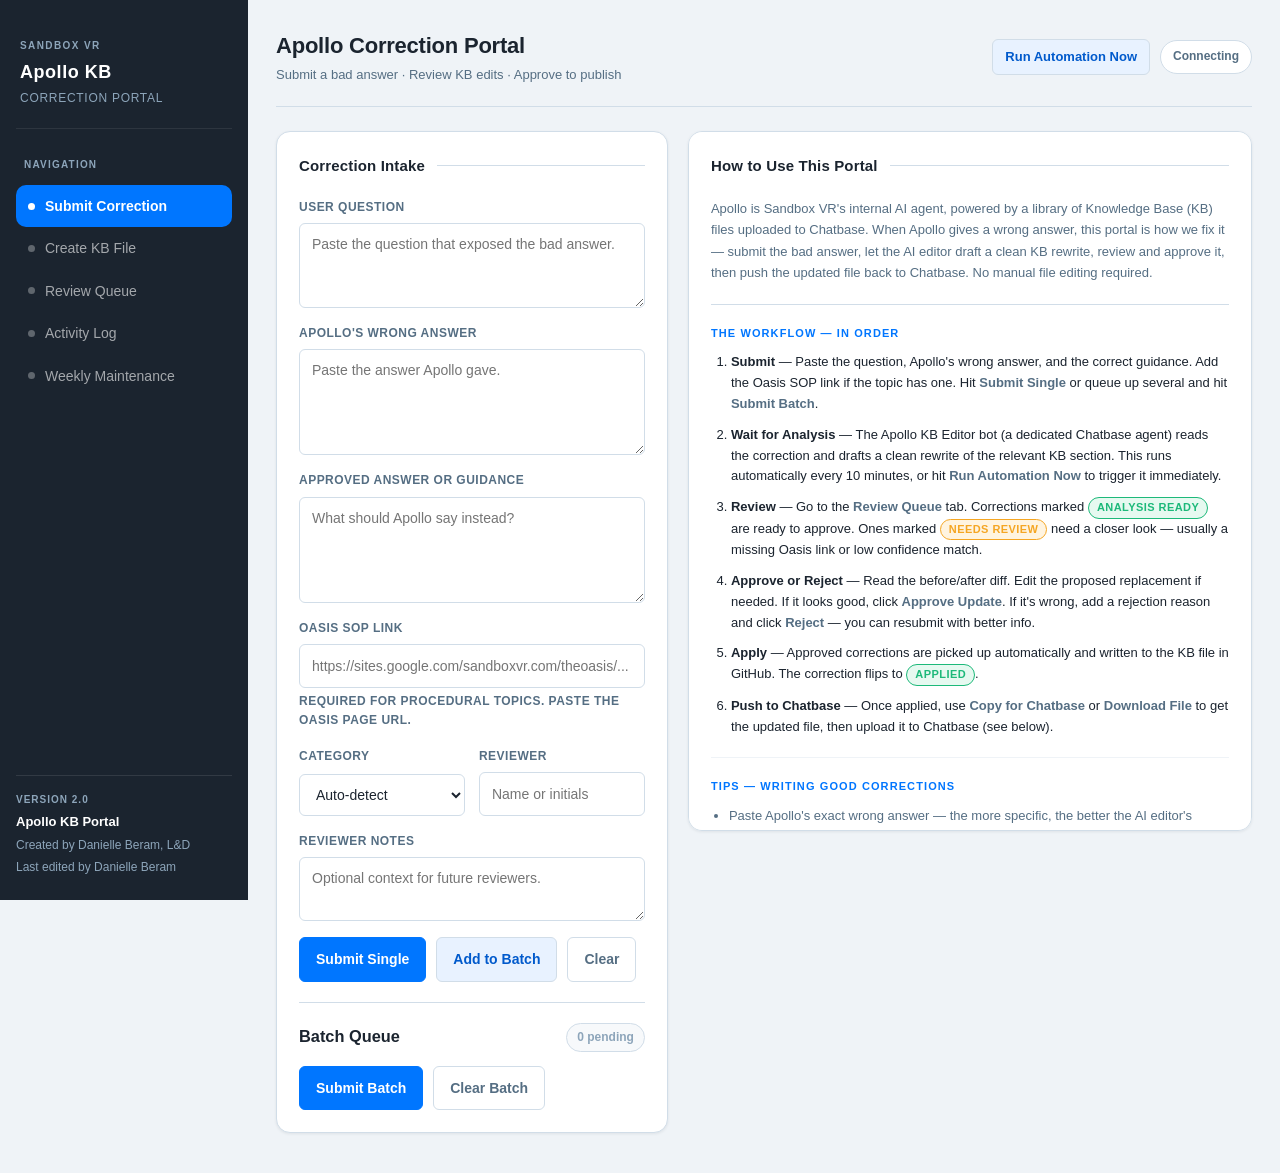
==== commit 64f0018c: "Restore complete weekly maintenance tab" ====
--- a/portal/index.html
+++ b/portal/index.html
@@ -3,7 +3,7 @@
   <head>
     <meta charset="utf-8" />
     <meta name="viewport" content="width=device-width, initial-scale=1" />
-    <title>Apollo KB Portal â€” Sandbox VR</title>
+    <title>Apollo KB Portal — Sandbox VR</title>
     <link rel="preconnect" href="https://fonts.googleapis.com" />
     <link href="https://fonts.googleapis.com/css2?family=Gordita:wght@400;500;700;800&display=swap" rel="stylesheet" />
     <link rel="stylesheet" href="./styles.css" />
@@ -11,7 +11,7 @@
   <body>
     <div class="app-shell">
 
-      <!-- â”€â”€ SIDEBAR â”€â”€ -->
+      <!-- ── SIDEBAR ── -->
       <aside class="rail">
         <div class="brand">
           <img src="./logo.png" alt="Sandbox VR" class="sidebar-logo" onerror="this.style.display='none'" />
@@ -47,13 +47,13 @@
         </div>
       </aside>
 
-      <!-- â”€â”€ MAIN WORKSPACE â”€â”€ -->
+      <!-- ── MAIN WORKSPACE ── -->
       <main class="workspace">
 
         <header class="topbar">
           <div>
             <h1>Apollo Correction Portal</h1>
-            <div class="topbar-sub">Submit a bad answer Â· Review KB edits Â· Approve to publish</div>
+            <div class="topbar-sub">Submit a bad answer · Review KB edits · Approve to publish</div>
           </div>
           <div class="top-actions">
             <button class="button secondary compact" id="runAutomation" type="button">Run Automation Now</button>
@@ -61,7 +61,7 @@
           </div>
         </header>
 
-        <!-- â”€â”€ SUBMIT VIEW â”€â”€ -->
+        <!-- ── SUBMIT VIEW ── -->
         <section class="view active" id="submitView">
           <div class="layout-grid">
 
@@ -148,55 +148,55 @@
                 <span class="rule"></span>
               </div>
 
-              <p class="guide-intro">Apollo is Sandbox VR's internal AI agent, powered by a library of Knowledge Base (KB) files uploaded to Chatbase. When Apollo gives a wrong answer, this portal is how we fix it â€” submit the bad answer, let the AI editor draft a clean KB rewrite, review and approve it, then push the updated file back to Chatbase. No manual file editing required.</p>
-
-              <div class="guide-section">
-                <div class="guide-section-label">The Workflow â€” in order</div>
+              <p class="guide-intro">Apollo is Sandbox VR's internal AI agent, powered by a library of Knowledge Base (KB) files uploaded to Chatbase. When Apollo gives a wrong answer, this portal is how we fix it — submit the bad answer, let the AI editor draft a clean KB rewrite, review and approve it, then push the updated file back to Chatbase. No manual file editing required.</p>
+
+              <div class="guide-section">
+                <div class="guide-section-label">The Workflow — in order</div>
                 <ol class="guide-steps">
-                  <li><strong>Submit</strong> â€” Paste the question, Apollo's wrong answer, and the correct guidance. Add the Oasis SOP link if the topic has one. Hit <em>Submit Single</em> or queue up several and hit <em>Submit Batch</em>.</li>
-                  <li><strong>Wait for Analysis</strong> â€” The Apollo KB Editor bot (a dedicated Chatbase agent) reads the correction and drafts a clean rewrite of the relevant KB section. This runs automatically every 10 minutes, or hit <em>Run Automation Now</em> to trigger it immediately.</li>
-                  <li><strong>Review</strong> â€” Go to the <em>Review Queue</em> tab. Corrections marked <span class="inline-chip analysis_ready">analysis ready</span> are ready to approve. Ones marked <span class="inline-chip needs_review">needs review</span> need a closer look â€” usually a missing Oasis link or low confidence match.</li>
-                  <li><strong>Approve or Reject</strong> â€” Read the before/after diff. Edit the proposed replacement if needed. If it looks good, click <em>Approve Update</em>. If it's wrong, add a rejection reason and click <em>Reject</em> â€” you can resubmit with better info.</li>
-                  <li><strong>Apply</strong> â€” Approved corrections are picked up automatically and written to the KB file in GitHub. The correction flips to <span class="inline-chip applied">applied</span>.</li>
-                  <li><strong>Push to Chatbase</strong> â€” Once applied, use <em>Copy for Chatbase</em> or <em>Download File</em> to get the updated file, then upload it to Chatbase (see below).</li>
+                  <li><strong>Submit</strong> — Paste the question, Apollo's wrong answer, and the correct guidance. Add the Oasis SOP link if the topic has one. Hit <em>Submit Single</em> or queue up several and hit <em>Submit Batch</em>.</li>
+                  <li><strong>Wait for Analysis</strong> — The Apollo KB Editor bot (a dedicated Chatbase agent) reads the correction and drafts a clean rewrite of the relevant KB section. This runs automatically every 10 minutes, or hit <em>Run Automation Now</em> to trigger it immediately.</li>
+                  <li><strong>Review</strong> — Go to the <em>Review Queue</em> tab. Corrections marked <span class="inline-chip analysis_ready">analysis ready</span> are ready to approve. Ones marked <span class="inline-chip needs_review">needs review</span> need a closer look — usually a missing Oasis link or low confidence match.</li>
+                  <li><strong>Approve or Reject</strong> — Read the before/after diff. Edit the proposed replacement if needed. If it looks good, click <em>Approve Update</em>. If it's wrong, add a rejection reason and click <em>Reject</em> — you can resubmit with better info.</li>
+                  <li><strong>Apply</strong> — Approved corrections are picked up automatically and written to the KB file in GitHub. The correction flips to <span class="inline-chip applied">applied</span>.</li>
+                  <li><strong>Push to Chatbase</strong> — Once applied, use <em>Copy for Chatbase</em> or <em>Download File</em> to get the updated file, then upload it to Chatbase (see below).</li>
                 </ol>
               </div>
 
               <div class="guide-section">
-                <div class="guide-section-label">Tips â€” Writing Good Corrections</div>
+                <div class="guide-section-label">Tips — Writing Good Corrections</div>
                 <ul class="guide-tips">
-                  <li>Paste Apollo's exact wrong answer â€” the more specific, the better the AI editor's rewrite.</li>
+                  <li>Paste Apollo's exact wrong answer — the more specific, the better the AI editor's rewrite.</li>
                   <li>Approved guidance should be what Apollo <em>should</em> say, written the way you'd want to see it in the KB. The AI will use your words as a starting point.</li>
                   <li>Always include an Oasis SOP link for any procedural topic. Corrections without one get flagged <em>needs review</em> and can't be auto-approved.</li>
                   <li>Keep one correction per issue. Don't combine two unrelated problems into one submission.</li>
-                  <li>Add reviewer notes for edge cases â€” e.g. "This only applies to TactSuit Pro, not X40."</li>
+                  <li>Add reviewer notes for edge cases — e.g. "This only applies to TactSuit Pro, not X40."</li>
                 </ul>
               </div>
 
               <div class="guide-section">
-                <div class="guide-section-label">Tips â€” Batching Corrections</div>
+                <div class="guide-section-label">Tips — Batching Corrections</div>
                 <ul class="guide-tips">
                   <li>Use <em>Add to Batch</em> to queue multiple corrections, then submit them all at once. Great for post-stress-test cleanup sessions.</li>
-                  <li>Batch by category when possible â€” all TECH corrections together, all OPERATIONS together â€” so the review queue stays organized.</li>
+                  <li>Batch by category when possible — all TECH corrections together, all OPERATIONS together — so the review queue stays organized.</li>
                   <li>Review batch corrections together in one sitting. It's faster to approve 8 corrections in a row than to come back to each one individually.</li>
                 </ul>
               </div>
 
               <div class="guide-section">
-                <div class="guide-section-label">Pushing Updates to Chatbase â€” The Full Flow</div>
+                <div class="guide-section-label">Pushing Updates to Chatbase — The Full Flow</div>
                 <p style="font-size:13px;color:var(--text-secondary);margin-bottom:10px;line-height:1.6">After approving a correction, follow these four steps to get it live in Apollo:</p>
                 <ol class="guide-steps">
                   <li>
-                    <strong>Apollo KB Update Tool</strong> â€” The correction is submitted and analyzed here. Once approved, GitHub automatically rewrites the KB file. The correction flips to <span class="inline-chip applied">applied</span>.
+                    <strong>Apollo KB Update Tool</strong> — The correction is submitted and analyzed here. Once approved, GitHub automatically rewrites the KB file. The correction flips to <span class="inline-chip applied">applied</span>.
                   </li>
                   <li>
-                    <strong>Approve correction or create new file</strong> â€” In the Review Queue, read the before/after diff, edit if needed, and click <em>Approve Update</em>. If the tool can't find the right file, use <em>Create new file</em> â€” the new file will be indexed and available for future corrections automatically.
+                    <strong>Approve correction or create new file</strong> — In the Review Queue, read the before/after diff, edit if needed, and click <em>Approve Update</em>. If the tool can't find the right file, use <em>Create new file</em> — the new file will be indexed and available for future corrections automatically.
                   </li>
                   <li>
-                    <strong>Sync to Google Drive backup</strong> â€” Once applied, go to the Activity Log and click <strong>Download File</strong> (or Copy for Chatbase) to get the updated file. Upload it to the <a href="https://drive.google.com/drive/folders/1pQG6w3ULaVLISXXyq68X3SB2KkisKO32?usp=drive_link" target="_blank" rel="noreferrer" class="guide-link">Apollo KB Google Drive folder</a>. Check the <strong>Synced to Drive</strong> checkbox in the Activity Log so you know it's backed up.
+                    <strong>Sync to Google Drive backup</strong> — Once applied, go to the Activity Log and click <strong>Download File</strong> (or Copy for Chatbase) to get the updated file. Upload it to the <a href="https://drive.google.com/drive/folders/1pQG6w3ULaVLISXXyq68X3SB2KkisKO32?usp=drive_link" target="_blank" rel="noreferrer" class="guide-link">Apollo KB Google Drive folder</a>. Check the <strong>Synced to Drive</strong> checkbox in the Activity Log so you know it's backed up.
                   </li>
                   <li>
-                    <strong>Download from Drive and replace on Chatbase</strong> â€” Go to the <a href="https://drive.google.com/drive/folders/1pQG6w3ULaVLISXXyq68X3SB2KkisKO32?usp=drive_link" target="_blank" rel="noreferrer" class="guide-link">Google Drive folder</a>, download the updated file, then go to <a href="https://www.chatbase.co/dashboard/kenneth-nguyens-workspace/chatbot/BrVzc5S6s2jNu5RTcT5kx/sources/files" target="_blank" rel="noreferrer" class="guide-link">Chatbase â†’ Sources â†’ Files</a>. Search for the file by number (e.g. <code>_70_</code>), delete the old version, upload the new one, and click <strong>Retrain</strong>. Check the <strong>Synced to Chatbase</strong> checkbox in the Activity Log when done. Do this in batches for consistency.
+                    <strong>Download from Drive and replace on Chatbase</strong> — Go to the <a href="https://drive.google.com/drive/folders/1pQG6w3ULaVLISXXyq68X3SB2KkisKO32?usp=drive_link" target="_blank" rel="noreferrer" class="guide-link">Google Drive folder</a>, download the updated file, then go to <a href="https://www.chatbase.co/dashboard/kenneth-nguyens-workspace/chatbot/BrVzc5S6s2jNu5RTcT5kx/sources/files" target="_blank" rel="noreferrer" class="guide-link">Chatbase → Sources → Files</a>. Search for the file by number (e.g. <code>_70_</code>), delete the old version, upload the new one, and click <strong>Retrain</strong>. Check the <strong>Synced to Chatbase</strong> checkbox in the Activity Log when done. Do this in batches for consistency.
                   </li>
                 </ol>
               </div>
@@ -205,9 +205,9 @@
                 <div class="guide-section-label">Exporting the Full KB</div>
                 <ul class="guide-tips">
                   <li>Go to the <strong>Activity Log</strong> tab to find the export buttons.</li>
-                  <li><strong>Download Full KB (ZIP)</strong> â€” downloads every KB file as a <code>.txt</code>, zipped. Use this to retrain Apollo from scratch, back up the full catalogue, or share the current KB with someone.</li>
-                  <li><strong>Download Merged KB (single file)</strong> â€” all KB files concatenated into one <code>.txt</code>. Perfect for training a Gemini Gem, generating patch notes, or giving a new team member a full picture of what Apollo knows.</li>
-                  <li>Both exports pull the latest committed versions from GitHub â€” always up to date with approved corrections.</li>
+                  <li><strong>Download Full KB (ZIP)</strong> — downloads every KB file as a <code>.txt</code>, zipped. Use this to retrain Apollo from scratch, back up the full catalogue, or share the current KB with someone.</li>
+                  <li><strong>Download Merged KB (single file)</strong> — all KB files concatenated into one <code>.txt</code>. Perfect for training a Gemini Gem, generating patch notes, or giving a new team member a full picture of what Apollo knows.</li>
+                  <li>Both exports pull the latest committed versions from GitHub — always up to date with approved corrections.</li>
                 </ul>
               </div>
 
@@ -216,7 +216,7 @@
           </div>
         </section>
 
-        <!-- â”€â”€ CREATE KB FILE VIEW â”€â”€ -->
+        <!-- ── CREATE KB FILE VIEW ── -->
         <section class="view" id="createFileView">
           <div class="layout-grid">
 
@@ -241,7 +241,7 @@
                 <label class="field">
                   <span>Category <span style="color:var(--danger)">*</span></span>
                   <select id="cfCategory">
-                    <option value="">Select a categoryâ€¦</option>
+                    <option value="">Select a category…</option>
                     <option>TECH</option>
                     <option>OPERATIONS</option>
                     <option>POLICY</option>
@@ -263,7 +263,7 @@
               <label class="field">
                 <span>What should this file cover? <span style="color:var(--danger)">*</span></span>
                 <textarea id="cfDescription" rows="6" placeholder="Describe the topic in detail. What does Apollo need to know? Include any rules, steps, approvals, edge cases, and things Apollo should NOT do. The more detail, the more comprehensive the file."></textarea>
-                <span class="field-hint">The AI auto-detects which existing files relate â€” you don't need to list them.</span>
+                <span class="field-hint">The AI auto-detects which existing files relate — you don't need to list them.</span>
               </label>
 
               <label class="field">
@@ -273,7 +273,7 @@
               </label>
 
               <div class="button-row">
-                <button class="button primary" type="submit">Generate New KB File â†’</button>
+                <button class="button primary" type="submit">Generate New KB File →</button>
                 <button class="button quiet" id="cfClear" type="button">Clear</button>
               </div>
             </form>
@@ -287,21 +287,21 @@
               <div class="guide-section">
                 <div class="guide-section-label">The Flow</div>
                 <ol class="guide-steps">
-                  <li><strong>Describe the topic</strong> â€” Fill in the topic, category, and a detailed description of what the file should cover.</li>
-                  <li><strong>AI drafts the file</strong> â€” The Apollo KB File Creator reads the whole KB, writes a comprehensive 8â€“12 section file, and links related files automatically. Runs every 10 minutes, or hit <em>Run Automation Now</em> in the Review Queue.</li>
-                  <li><strong>Review</strong> â€” The draft appears in the <em>Review Queue</em> marked <span class="inline-chip needs_review">needs review</span>. Read the generated content, check the auto-detected related files, and edit anything.</li>
-                  <li><strong>Approve</strong> â€” Click <em>Approve</em>. The new file is numbered, committed to GitHub, and indexed so future corrections can route to it.</li>
-                  <li><strong>Sync to Chatbase</strong> â€” Download it from the Activity Log and upload to Chatbase, same as any correction.</li>
+                  <li><strong>Describe the topic</strong> — Fill in the topic, category, and a detailed description of what the file should cover.</li>
+                  <li><strong>AI drafts the file</strong> — The Apollo KB File Creator reads the whole KB, writes a comprehensive 8–12 section file, and links related files automatically. Runs every 10 minutes, or hit <em>Run Automation Now</em> in the Review Queue.</li>
+                  <li><strong>Review</strong> — The draft appears in the <em>Review Queue</em> marked <span class="inline-chip needs_review">needs review</span>. Read the generated content, check the auto-detected related files, and edit anything.</li>
+                  <li><strong>Approve</strong> — Click <em>Approve</em>. The new file is numbered, committed to GitHub, and indexed so future corrections can route to it.</li>
+                  <li><strong>Sync to Chatbase</strong> — Download it from the Activity Log and upload to Chatbase, same as any correction.</li>
                 </ol>
               </div>
 
               <div class="guide-section">
                 <div class="guide-section-label">Tips for a Great File</div>
                 <ul class="guide-tips">
-                  <li>Be specific in the description â€” list the rules, the steps, who approves what, and the edge cases.</li>
-                  <li>Call out anything Apollo should <em>never</em> say â€” those become DO NOT rules.</li>
-                  <li>If a detail isn't confirmed yet, say so â€” the AI will flag it as <em>[Needs Confirmation]</em> rather than guessing.</li>
-                  <li>Pick the right category â€” it helps the AI find the most relevant existing files to cross-reference.</li>
+                  <li>Be specific in the description — list the rules, the steps, who approves what, and the edge cases.</li>
+                  <li>Call out anything Apollo should <em>never</em> say — those become DO NOT rules.</li>
+                  <li>If a detail isn't confirmed yet, say so — the AI will flag it as <em>[Needs Confirmation]</em> rather than guessing.</li>
+                  <li>Pick the right category — it helps the AI find the most relevant existing files to cross-reference.</li>
                 </ul>
               </div>
             </section>
@@ -309,7 +309,7 @@
           </div>
         </section>
 
-        <!-- â”€â”€ REVIEW VIEW â”€â”€ -->
+        <!-- ── REVIEW VIEW ── -->
         <section class="view" id="reviewView">
           <div class="review-layout">
 
@@ -351,12 +351,12 @@
                     <p class="kicker" id="detailStatus">Status</p>
                     <h3 id="detailTitle">Correction</h3>
                   </div>
-                  <a id="commitLink" class="commit-link hidden" target="_blank" rel="noreferrer">View Commit â†’</a>
+                  <a id="commitLink" class="commit-link hidden" target="_blank" rel="noreferrer">View Commit →</a>
                 </div>
 
                 <!-- Oasis link missing warning -->
                 <div class="alert-banner warning hidden" id="oasisWarning">
-                  âš  No Oasis SOP link was provided. Add one before approving if this is a procedural topic.
+                  ⚠ No Oasis SOP link was provided. Add one before approving if this is a procedural topic.
                 </div>
 
                 <!-- LLM reasoning block -->
@@ -370,13 +370,13 @@
                   <button class="decision" id="modeNew" type="button">Create new file</button>
                 </div>
 
-                <!-- New file banner â€” only visible in new-file mode -->
+                <!-- New file banner — only visible in new-file mode -->
                 <div class="alert-banner new-file-banner hidden" id="newFileBanner" style="background:var(--trigger-light);border-color:var(--trigger);color:var(--text-primary);flex-direction:column;align-items:flex-start;gap:6px">
                   <strong style="font-size:12px;text-transform:uppercase;letter-spacing:0.08em;color:var(--trigger)">Creating a new KB file</strong>
-                  <span style="font-size:13px;font-weight:400">Fill in the two fields below. The <strong>Target File</strong> and <strong>Section Heading</strong> above are ignored â€” they only apply when updating an existing file.</span>
-                </div>
-
-                <!-- AI-generated file-creation info â€” only for Create KB File requests -->
+                  <span style="font-size:13px;font-weight:400">Fill in the two fields below. The <strong>Target File</strong> and <strong>Section Heading</strong> above are ignored — they only apply when updating an existing file.</span>
+                </div>
+
+                <!-- AI-generated file-creation info — only for Create KB File requests -->
                 <div class="alert-banner hidden" id="fileCreationBanner" style="background:var(--success-light);border-color:var(--success);color:#0a5f43;flex-direction:column;align-items:flex-start;gap:8px">
                   <strong style="font-size:12px;text-transform:uppercase;letter-spacing:0.08em">AI-Generated New KB File</strong>
                   <span style="font-size:13px;font-weight:400">Proposed filename: <code id="fcFilename" style="font-weight:700"></code></span>
@@ -414,7 +414,7 @@
                   <label class="field">
                     <span>New file topic <span style="color:var(--danger)">*</span></span>
                     <input id="newTopic" type="text" placeholder="e.g. SPC RACK SPACING HOLODECK" />
-                    <span class="field-hint">Required â€” becomes the filename. Describe the topic in ALL CAPS.</span>
+                    <span class="field-hint">Required — becomes the filename. Describe the topic in ALL CAPS.</span>
                     <span class="filename-preview" id="filenamePreview"></span>
                   </label>
                   <label class="field">
@@ -431,7 +431,7 @@
                       <textarea id="currentSection" rows="16" readonly style="background:var(--surface);font-family:monospace;font-size:12px"></textarea>
                     </label>
                     <label class="field">
-                      <span>Proposed replacement â€” edit before approving</span>
+                      <span>Proposed replacement — edit before approving</span>
                       <textarea id="proposedReplacement" rows="16" style="font-family:monospace;font-size:12px"></textarea>
                     </label>
                   </div>
@@ -449,7 +449,7 @@
                 <!-- Applied actions -->
                 <div class="applied-actions hidden" id="copyForChatbaseRow">
                   <div class="alert-banner" style="background:var(--success-light);border-color:var(--success);color:#0a6645;margin-bottom:14px">
-                    âœ“ This correction has been applied to the KB.
+                    ✓ This correction has been applied to the KB.
                   </div>
                   <div class="button-row" style="margin-bottom:4px">
                     <button class="button primary" id="copyForChatbase" type="button">Copy for Chatbase</button>
@@ -462,15 +462,15 @@
                 <div id="rejectNoteRow">
                   <label class="field" style="margin-top:8px">
                     <span>Rejection reason <span style="font-weight:400;text-transform:none;letter-spacing:0">(optional)</span></span>
-                    <input id="rejectNote" type="text" placeholder="e.g. Guidance needs Oasis link, wrong section targetedâ€¦" />
+                    <input id="rejectNote" type="text" placeholder="e.g. Guidance needs Oasis link, wrong section targeted…" />
                   </label>
                 </div>
 
                 <div class="button-row end">
                   <button class="button quiet" id="saveDraft" type="button">Save Draft</button>
                   <button class="button danger" id="rejectBtn" type="button">Reject</button>
-                  <button class="button secondary" id="resubmitBtn" type="button" style="display:none">Resubmit with New Info â†’</button>
-                  <button class="button primary" id="openConfirm" type="button">Approve Update â†’</button>
+                  <button class="button secondary" id="resubmitBtn" type="button" style="display:none">Resubmit with New Info →</button>
+                  <button class="button primary" id="openConfirm" type="button">Approve Update →</button>
                 </div>
               </div>
             </section>
@@ -478,7 +478,7 @@
           </div>
         </section>
 
-        <!-- â”€â”€ ACTIVITY VIEW â”€â”€ -->
+        <!-- ── ACTIVITY VIEW ── -->
         <section class="view" id="activityView">
 
           <section class="panel" style="margin-bottom:20px">
@@ -487,7 +487,7 @@
               <span class="rule"></span>
             </div>
             <p style="font-size:13px;color:var(--text-secondary);margin-bottom:16px;line-height:1.6">
-              Downloads the updated KB files directly from the repo â€” these are the versions with all approved corrections applied.
+              Downloads the updated KB files directly from the repo — these are the versions with all approved corrections applied.
             </p>
             <div class="button-row" style="margin-bottom:14px">
               <button class="button primary" id="downloadKBZip" type="button">Download Full KB (ZIP)</button>
@@ -507,7 +507,7 @@
               <span class="rule"></span>
             </div>
             <p style="font-size:13px;color:var(--text-secondary);margin-bottom:16px;line-height:1.6">
-              Generate a plain-language changelog of all corrections applied in the last 7 days. Written by the Apollo Patch Notes AI â€” readable by managers, coaches, and L&D.
+              Generate a plain-language changelog of all corrections applied in the last 7 days. Written by the Apollo Patch Notes AI — readable by managers, coaches, and L&D.
             </p>
             <button class="button secondary" id="patchNotesBtn" type="button">Download Patch Notes (Last 7 Days)</button>
           </section>
@@ -605,7 +605,7 @@
       </main>
     </div>
 
-    <!-- â”€â”€ CONFIRM MODAL â”€â”€ -->
+    <!-- ── CONFIRM MODAL ── -->
     <div class="confirm-layer hidden" id="confirmLayer" role="dialog" aria-modal="true" aria-labelledby="confirmTitle">
       <div class="confirm-bubble">
         <p class="kicker">Confirmation required</p>
@@ -617,12 +617,12 @@
         </label>
         <div class="button-row end">
           <button class="button quiet" id="cancelConfirm" type="button">Cancel</button>
-          <button class="button primary" id="confirmApprove" type="button" disabled>Approve &amp; Publish â†’</button>
+          <button class="button primary" id="confirmApprove" type="button" disabled>Approve &amp; Publish →</button>
         </div>
       </div>
     </div>
 
-    <!-- â”€â”€ TOAST â”€â”€ -->
+    <!-- ── TOAST ── -->
     <div class="toast hidden" id="toast"></div>
 
     <script src="https://cdn.jsdelivr.net/npm/@supabase/supabase-js@2"></script>
@@ -632,4 +632,3 @@
     <script src="./app.js"></script>
   </body>
 </html>
-
--- a/portal/styles.css
+++ b/portal/styles.css
@@ -45,7 +45,7 @@
 
 button, input, select, textarea { font: inherit; }
 
-/* ── LAYOUT ── */
+/* â”€â”€ LAYOUT â”€â”€ */
 
 .app-shell {
   min-height: 100vh;
@@ -53,7 +53,7 @@
   grid-template-columns: 248px minmax(0, 1fr);
 }
 
-/* ── SIDEBAR ── */
+/* â”€â”€ SIDEBAR â”€â”€ */
 
 .rail {
   background: var(--hb);
@@ -175,14 +175,14 @@
   line-height: 1.45;
 }
 
-/* ── WORKSPACE ── */
+/* â”€â”€ WORKSPACE â”€â”€ */
 
 .workspace {
   padding: 28px 28px 40px;
   min-width: 0;
 }
 
-/* ── TOPBAR ── */
+/* â”€â”€ TOPBAR â”€â”€ */
 
 .topbar {
   display: flex;
@@ -230,7 +230,7 @@
   color: var(--success);
 }
 
-/* ── PANELS ── */
+/* â”€â”€ PANELS â”€â”€ */
 
 .panel {
   background: var(--white);
@@ -254,7 +254,7 @@
   align-items: start;
 }
 
-/* ── SECTION TITLES ── */
+/* â”€â”€ SECTION TITLES â”€â”€ */
 
 .section-title {
   display: flex;
@@ -279,7 +279,7 @@
   background: var(--border);
 }
 
-/* ── FORM ELEMENTS ── */
+/* â”€â”€ FORM ELEMENTS â”€â”€ */
 
 .field {
   display: grid;
@@ -329,7 +329,7 @@
   gap: 14px;
 }
 
-/* ── BUTTONS ── */
+/* â”€â”€ BUTTONS â”€â”€ */
 
 .button-row, .toolbar-row {
   display: flex;
@@ -386,7 +386,7 @@
 
 .button:disabled { cursor: not-allowed; opacity: 0.4; }
 
-/* ── STATUS CHIPS ── */
+/* â”€â”€ STATUS CHIPS â”€â”€ */
 
 .status-chip {
   flex: 0 0 auto;
@@ -439,7 +439,7 @@
   color: var(--text-muted);
 }
 
-/* ── STATUS LADDER ── */
+/* â”€â”€ STATUS LADDER â”€â”€ */
 
 .status-ladder { display: grid; gap: 10px; }
 
@@ -464,7 +464,7 @@
   line-height: 1.45;
 }
 
-/* ── QUEUE ITEMS ── */
+/* â”€â”€ QUEUE ITEMS â”€â”€ */
 
 .batch-list, .queue-list, .recent-list { display: grid; gap: 10px; }
 
@@ -501,7 +501,7 @@
   line-height: 1.4;
 }
 
-/* ── BATCH WORKBENCH ── */
+/* â”€â”€ BATCH WORKBENCH â”€â”€ */
 
 .batch-workbench {
   margin-top: 20px;
@@ -527,7 +527,7 @@
   border-radius: 999px;
 }
 
-/* ── DETAIL PANEL ── */
+/* â”€â”€ DETAIL PANEL â”€â”€ */
 
 .kicker {
   font-size: 11px;
@@ -558,7 +558,7 @@
 
 .commit-link:hover { background: var(--trigger-light); }
 
-/* ── MODE STRIP ── */
+/* â”€â”€ MODE STRIP â”€â”€ */
 
 .decision-strip {
   display: grid;
@@ -587,7 +587,7 @@
   border-color: var(--hb);
 }
 
-/* ── DIFF GRID ── */
+/* â”€â”€ DIFF GRID â”€â”€ */
 
 .diff-grid {
   display: grid;
@@ -595,7 +595,7 @@
   gap: 14px;
 }
 
-/* ── EMPTY STATE ── */
+/* â”€â”€ EMPTY STATE â”€â”€ */
 
 .empty-state {
   display: grid;
@@ -608,7 +608,7 @@
 
 .empty-state strong { font-size: 15px; color: var(--text-secondary); }
 
-/* ── ALERTS ── */
+/* â”€â”€ ALERTS â”€â”€ */
 
 .alert-banner {
   display: flex;
@@ -634,7 +634,7 @@
   color: var(--danger);
 }
 
-/* ── CONFIRM MODAL ── */
+/* â”€â”€ CONFIRM MODAL â”€â”€ */
 
 .confirm-layer {
   position: fixed;
@@ -680,7 +680,7 @@
 
 .checkline input { width: auto; margin-top: 2px; accent-color: var(--trigger); }
 
-/* ── TOAST ── */
+/* â”€â”€ TOAST â”€â”€ */
 
 .toast {
   position: fixed;
@@ -697,14 +697,14 @@
   font-weight: 500;
 }
 
-/* ── VIEWS ── */
+/* â”€â”€ VIEWS â”€â”€ */
 
 .view { display: none; }
 .view.active { display: block; }
 
 .hidden { display: none !important; }
 
-/* ── ACTIVITY ── */
+/* â”€â”€ ACTIVITY â”€â”€ */
 
 .activity-band {
   background: var(--white);
@@ -722,7 +722,7 @@
 .recent-item strong { font-size: 13px; font-weight: 700; }
 .recent-item span { font-size: 12px; color: var(--text-secondary); }
 
-/* ── SIDEBAR LOGO ── */
+/* â”€â”€ SIDEBAR LOGO â”€â”€ */
 
 .sidebar-logo {
   max-width: 120px;
@@ -731,7 +731,7 @@
   display: block;
 }
 
-/* ── GUIDE PANEL ── */
+/* â”€â”€ GUIDE PANEL â”€â”€ */
 
 .guide-panel {
   overflow-y: auto;
@@ -845,7 +845,7 @@
   border-color: var(--success);
 }
 
-/* ── EXPORT PROGRESS ── */
+/* â”€â”€ EXPORT PROGRESS â”€â”€ */
 
 .export-progress-bar-track {
   width: 100%;
@@ -863,7 +863,7 @@
   transition: width 0.2s ease;
 }
 
-/* ── MULTI-TARGET CARDS ── */
+/* â”€â”€ MULTI-TARGET CARDS â”€â”€ */
 
 .multi-target-header {
   display: flex;
@@ -966,7 +966,7 @@
   box-shadow: 0 0 0 3px var(--trigger-light);
 }
 
-/* ── NEW FILE MODE ── */
+/* â”€â”€ NEW FILE MODE â”€â”€ */
 
 .ignored-badge {
   display: inline-block;
@@ -996,7 +996,7 @@
 
 .new-file-banner { display: flex; }
 
-/* ── CHATBASE SYNC ── */
+/* â”€â”€ CHATBASE SYNC â”€â”€ */
 
 .activity-sync-row {
   margin-top: 10px;
@@ -1027,12 +1027,192 @@
 
 .sync-checkbox-label:has(input:checked) { color: var(--success); }
 
-/* ── RESPONSIVE ── */
+/* â”€â”€ RESPONSIVE â”€â”€ */
+
+/* WEEKLY MAINTENANCE */
+
+.maintenance-grid {
+  display: grid;
+  grid-template-columns: minmax(480px, 1.1fr) minmax(360px, 0.9fr);
+  gap: 20px;
+  align-items: start;
+}
+
+.maintenance-hero {
+  display: grid;
+  grid-template-columns: minmax(0, 1fr) minmax(220px, 0.58fr);
+  gap: 16px;
+  align-items: stretch;
+  margin-bottom: 18px;
+}
+
+.maintenance-hero h3 {
+  font-size: 20px;
+  font-weight: 800;
+  color: var(--text-primary);
+  margin-bottom: 6px;
+}
+
+.maintenance-hero p {
+  font-size: 13px;
+  color: var(--text-secondary);
+  line-height: 1.6;
+}
+
+.maintenance-status-card {
+  border: 1px solid var(--border);
+  border-radius: var(--radius-md);
+  background: var(--surface);
+  padding: 14px;
+  display: grid;
+  gap: 8px;
+  align-content: start;
+}
+
+.maintenance-status-card strong {
+  font-size: 13px;
+  font-weight: 800;
+  color: var(--text-primary);
+}
+
+.maintenance-status-card span:last-child {
+  font-size: 12px;
+  color: var(--text-secondary);
+  line-height: 1.45;
+}
+
+.maintenance-summary-grid {
+  display: grid;
+  grid-template-columns: repeat(3, minmax(0, 1fr));
+  gap: 10px;
+  margin-bottom: 18px;
+}
+
+.maintenance-stat {
+  min-height: 96px;
+  border: 1px solid var(--border);
+  border-radius: var(--radius-md);
+  background: var(--white);
+  padding: 12px;
+  display: grid;
+  gap: 4px;
+}
+
+.maintenance-stat span {
+  font-size: 10px;
+  font-weight: 700;
+  letter-spacing: 0.08em;
+  text-transform: uppercase;
+  color: var(--text-secondary);
+}
+
+.maintenance-stat strong {
+  font-size: 26px;
+  line-height: 1;
+  font-weight: 800;
+  color: var(--text-primary);
+}
+
+.maintenance-stat small {
+  font-size: 11px;
+  color: var(--text-muted);
+  line-height: 1.35;
+}
+
+.maintenance-stat.good {
+  border-color: var(--success);
+  background: var(--success-light);
+}
+
+.maintenance-stat.warning {
+  border-color: var(--warning);
+  background: var(--warning-light);
+}
+
+.maintenance-stat.danger {
+  border-color: var(--danger);
+  background: var(--danger-light);
+}
+
+.maintenance-stat.info {
+  border-color: var(--trigger);
+  background: var(--trigger-light);
+}
+
+.maintenance-checklist {
+  display: grid;
+  gap: 10px;
+  margin-bottom: 18px;
+}
+
+.maintenance-check {
+  display: flex;
+  align-items: flex-start;
+  gap: 10px;
+  border: 1px solid var(--border);
+  border-radius: var(--radius-md);
+  background: var(--white);
+  padding: 12px 14px;
+  cursor: pointer;
+  transition: border-color 0.13s, background 0.13s;
+}
+
+.maintenance-check:hover {
+  border-color: var(--trigger);
+  background: var(--surface);
+}
+
+.maintenance-check input {
+  width: 16px;
+  height: 16px;
+  margin-top: 3px;
+  accent-color: var(--trigger);
+  flex: 0 0 auto;
+}
+
+.maintenance-check span {
+  display: grid;
+  gap: 2px;
+}
+
+.maintenance-check strong {
+  font-size: 13px;
+  color: var(--text-primary);
+}
+
+.maintenance-check small {
+  font-size: 12px;
+  color: var(--text-secondary);
+  line-height: 1.45;
+}
+
+.maintenance-save-hint {
+  margin-top: 10px;
+  font-size: 12px;
+  color: var(--text-muted);
+  line-height: 1.45;
+}
+
+.maintenance-log {
+  display: grid;
+  gap: 10px;
+}
+
+.maintenance-log-item span {
+  line-height: 1.45;
+}
+
+.maintenance-log-note {
+  display: block;
+  margin-top: 4px;
+  color: var(--text-secondary);
+}
 
 @media (max-width: 1024px) {
   .app-shell { grid-template-columns: 1fr; }
   .rail { position: static; height: auto; flex-direction: row; flex-wrap: wrap; padding: 16px; }
   .status-block { display: none; }
-  .layout-grid, .review-layout, .diff-grid, .field-row { grid-template-columns: 1fr; }
+  .layout-grid, .review-layout, .diff-grid, .field-row, .maintenance-grid, .maintenance-hero, .maintenance-summary-grid { grid-template-columns: 1fr; }
   .workspace { padding: 16px; }
 }
+
